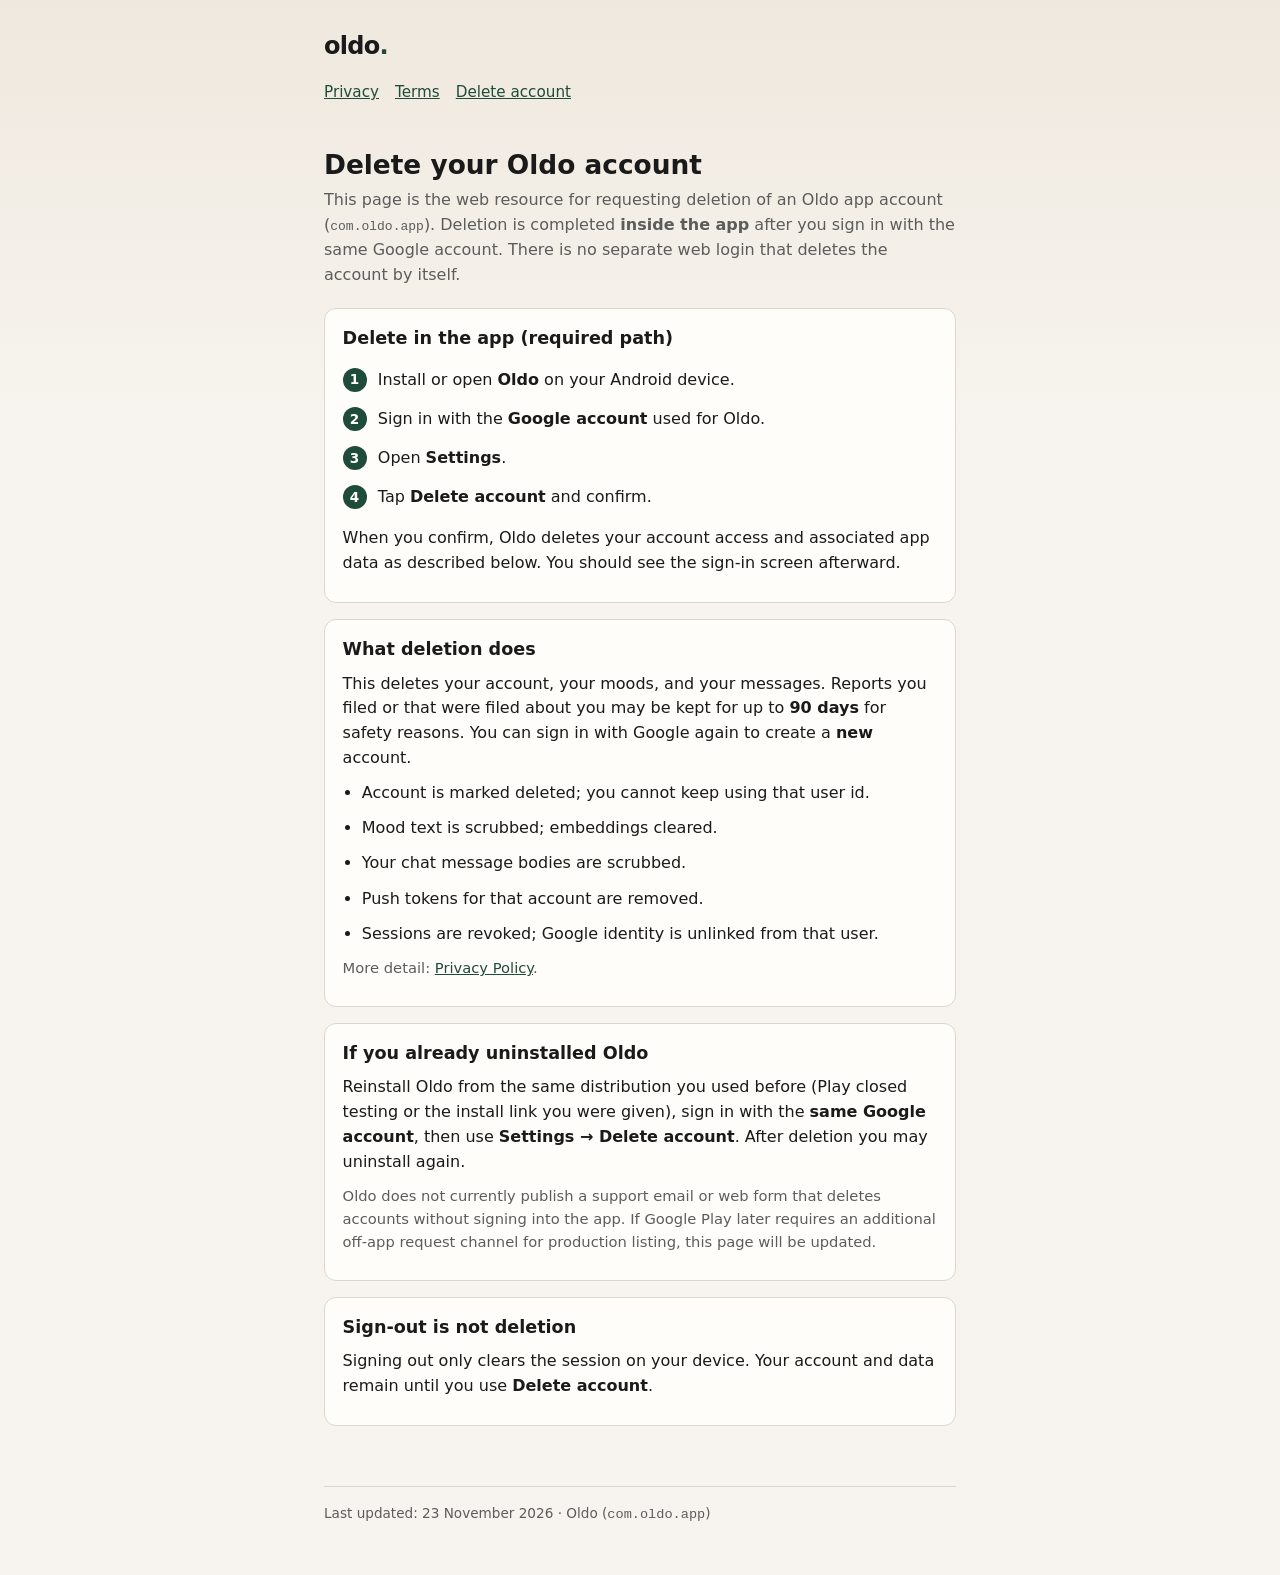
==== delete-account/index.html @ 1630e020 "Publish Oldo legal static pages for GitHub Pages. Co-authored-by: Cursor <cursoragent@cursor.com>" ====
<!DOCTYPE html>
<html lang="en">
  <head>
    <meta charset="utf-8" />
    <meta name="viewport" content="width=device-width, initial-scale=1" />
    <title>Delete your Oldo account</title>
    <link rel="stylesheet" href="../styles.css" />
  </head>
  <body>
    <header>
      <a class="brand" href="https://oldo.social/privacy">oldo<span>.</span></a>
      <nav>
        <a href="https://oldo.social/privacy">Privacy</a>
        <a href="https://oldo.social/terms">Terms</a>
        <a href="https://oldo.social/delete-account">Delete account</a>
      </nav>
    </header>
    <main>
      <h1>Delete your Oldo account</h1>
      <p class="lead">
        This page is the web resource for requesting deletion of an Oldo app
        account (<code>com.oldo.app</code>). Deletion is completed
        <strong>inside the app</strong> after you sign in with the same Google
        account. There is no separate web login that deletes the account by
        itself.
      </p>

      <section class="card">
        <h2>Delete in the app (required path)</h2>
        <ol class="steps">
          <li>Install or open <strong>Oldo</strong> on your Android device.</li>
          <li>Sign in with the <strong>Google account</strong> used for Oldo.</li>
          <li>Open <strong>Settings</strong>.</li>
          <li>Tap <strong>Delete account</strong> and confirm.</li>
        </ol>
        <p>
          When you confirm, Oldo deletes your account access and associated app
          data as described below. You should see the sign-in screen afterward.
        </p>
      </section>

      <section class="card">
        <h2>What deletion does</h2>
        <p>
          This deletes your account, your moods, and your messages. Reports you
          filed or that were filed about you may be kept for up to
          <strong>90 days</strong> for safety reasons. You can sign in with
          Google again to create a <strong>new</strong> account.
        </p>
        <ul>
          <li>Account is marked deleted; you cannot keep using that user id.</li>
          <li>Mood text is scrubbed; embeddings cleared.</li>
          <li>Your chat message bodies are scrubbed.</li>
          <li>Push tokens for that account are removed.</li>
          <li>Sessions are revoked; Google identity is unlinked from that user.</li>
        </ul>
        <p class="note">
          More detail:
          <a href="https://oldo.social/privacy">Privacy Policy</a>.
        </p>
      </section>

      <section class="card">
        <h2>If you already uninstalled Oldo</h2>
        <p>
          Reinstall Oldo from the same distribution you used before (Play closed
          testing or the install link you were given), sign in with the
          <strong>same Google account</strong>, then use
          <strong>Settings → Delete account</strong>. After deletion you may
          uninstall again.
        </p>
        <p class="note">
          Oldo does not currently publish a support email or web form that
          deletes accounts without signing into the app. If Google Play later
          requires an additional off-app request channel for production listing,
          this page will be updated.
        </p>
      </section>

      <section class="card">
        <h2>Sign-out is not deletion</h2>
        <p>
          Signing out only clears the session on your device. Your account and
          data remain until you use <strong>Delete account</strong>.
        </p>
      </section>
    </main>
    <footer>
      <p>Last updated: 23 November 2026 · Oldo (<code>com.oldo.app</code>)</p>
    </footer>
  </body>
</html>
---- styles.css ----
:root {
  color-scheme: light;
  --bg: #f7f4ef;
  --ink: #1a1a1a;
  --muted: #5c5c5c;
  --line: #ddd6cc;
  --accent: #1f4b3a;
  --card: #fffdf9;
  --max: 42rem;
  font-family: "Segoe UI", system-ui, -apple-system, sans-serif;
}

* {
  box-sizing: border-box;
}

body {
  margin: 0;
  background: linear-gradient(180deg, #efe8de 0%, var(--bg) 28%, var(--bg) 100%);
  color: var(--ink);
  line-height: 1.55;
}

a {
  color: var(--accent);
}

header,
main,
footer {
  max-width: var(--max);
  margin: 0 auto;
  padding: 1.25rem 1.25rem 0;
}

header {
  padding-top: 1.75rem;
}

.brand {
  font-size: 1.5rem;
  font-weight: 700;
  letter-spacing: -0.03em;
  text-decoration: none;
  color: var(--ink);
}

.brand span {
  color: var(--accent);
}

nav {
  display: flex;
  flex-wrap: wrap;
  gap: 0.75rem 1rem;
  margin: 1rem 0 0;
  font-size: 0.95rem;
}

h1 {
  font-size: 1.65rem;
  line-height: 1.2;
  margin: 1.5rem 0 0.5rem;
}

.lead {
  color: var(--muted);
  margin: 0 0 1.25rem;
}

.card {
  background: var(--card);
  border: 1px solid var(--line);
  border-radius: 12px;
  padding: 1rem 1.1rem;
  margin: 0 0 1rem;
}

h2 {
  font-size: 1.1rem;
  margin: 0 0 0.5rem;
}

p,
li {
  margin: 0 0 0.65rem;
}

ul {
  margin: 0 0 0.5rem;
  padding-left: 1.2rem;
}

.note {
  font-size: 0.92rem;
  color: var(--muted);
}

.steps {
  counter-reset: step;
  list-style: none;
  padding: 0;
}

.steps li {
  counter-increment: step;
  position: relative;
  padding-left: 2.2rem;
  margin-bottom: 0.9rem;
}

.steps li::before {
  content: counter(step);
  position: absolute;
  left: 0;
  top: 0;
  width: 1.5rem;
  height: 1.5rem;
  border-radius: 999px;
  background: var(--accent);
  color: #fff;
  font-size: 0.85rem;
  font-weight: 700;
  display: grid;
  place-items: center;
}

footer {
  padding-bottom: 2.5rem;
  color: var(--muted);
  font-size: 0.85rem;
}

footer p {
  margin-top: 1.5rem;
  border-top: 1px solid var(--line);
  padding-top: 1rem;
}
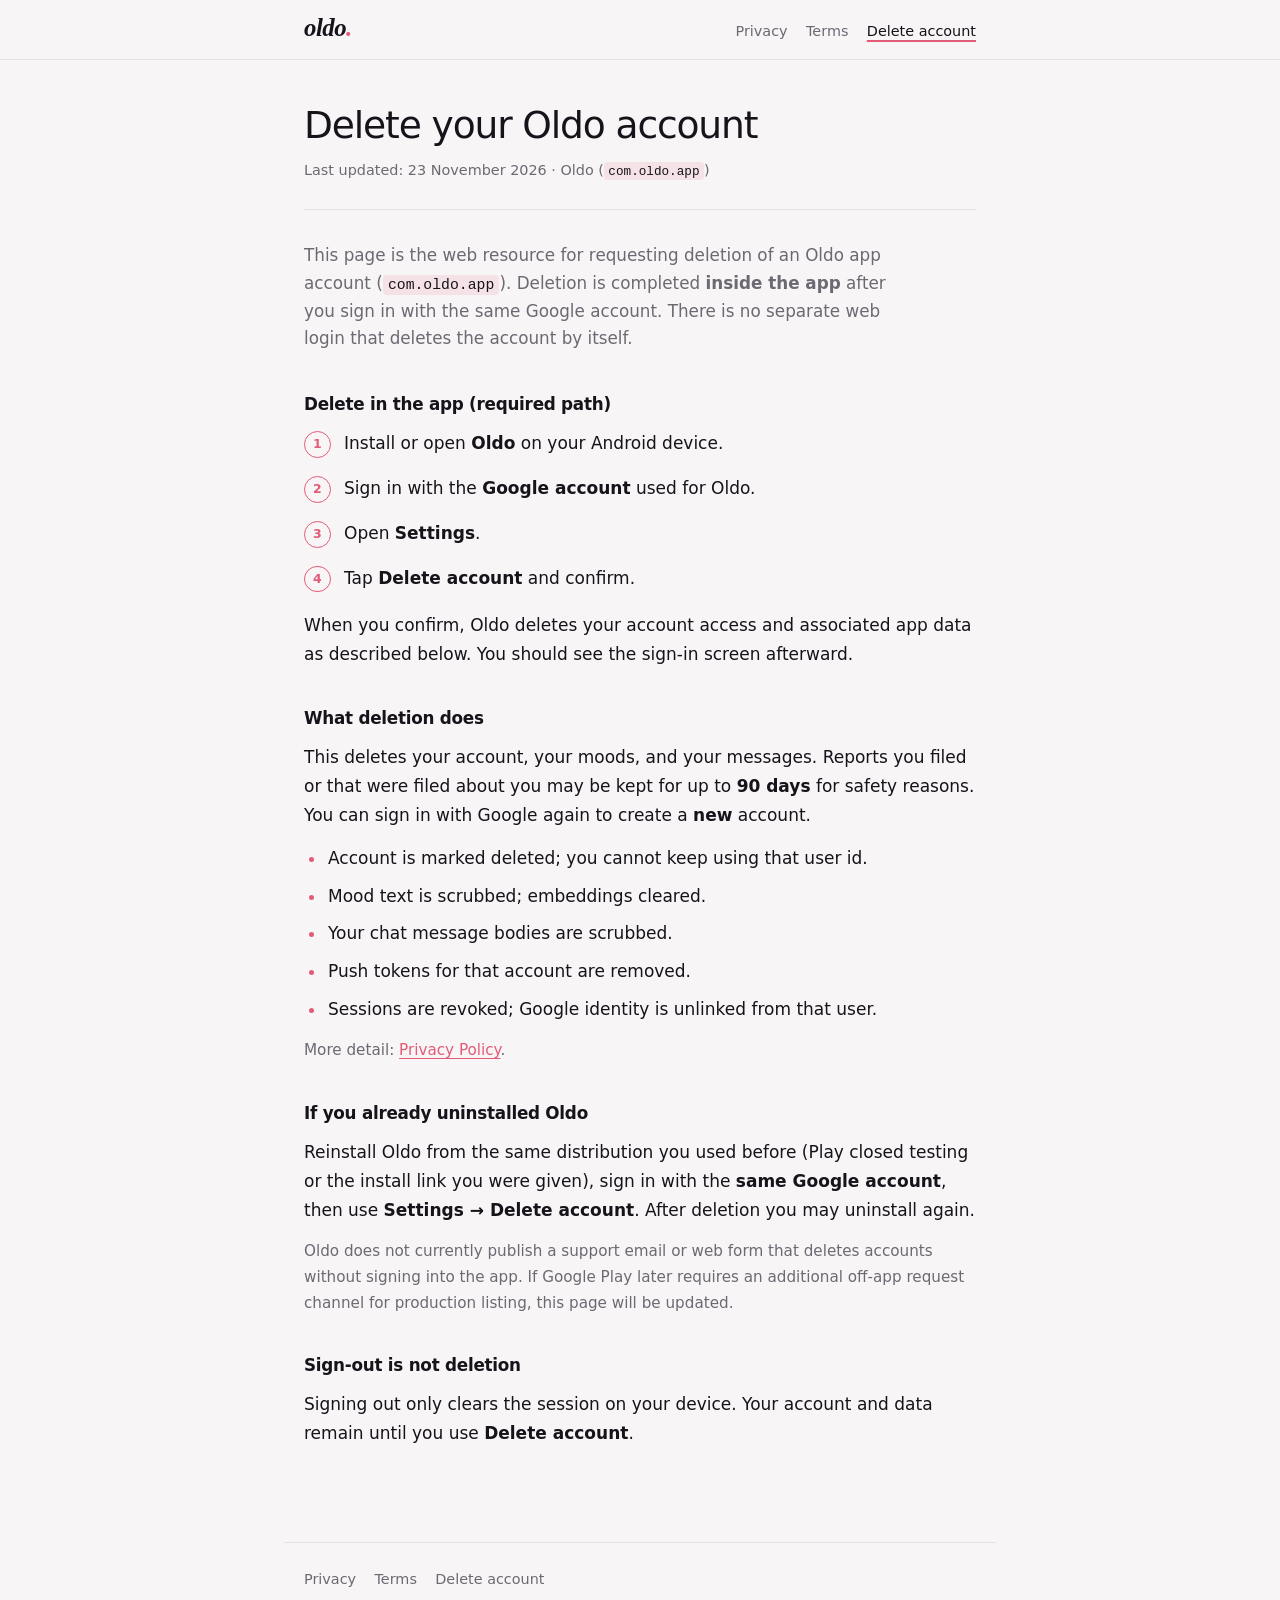
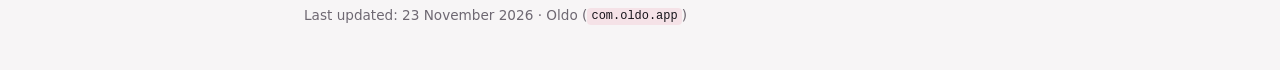
==== commit 20e06807: "Restyle legal pages: editorial Oldo VISUAL look. Co-authored-by: Cursor <cursoragent@cursor.com>" ====
--- a/delete-account/index.html
+++ b/delete-account/index.html
@@ -7,16 +7,21 @@
     <link rel="stylesheet" href="../styles.css" />
   </head>
   <body>
-    <header>
-      <a class="brand" href="https://oldo.social/privacy">oldo<span>.</span></a>
-      <nav>
-        <a href="https://oldo.social/privacy">Privacy</a>
-        <a href="https://oldo.social/terms">Terms</a>
-        <a href="https://oldo.social/delete-account">Delete account</a>
-      </nav>
+    <header class="site-header">
+      <div class="header-inner">
+        <a class="brand" href="https://oldo.social/privacy">oldo<span>.</span></a>
+        <nav aria-label="Legal">
+          <a href="https://oldo.social/privacy">Privacy</a>
+          <a href="https://oldo.social/terms">Terms</a>
+          <a href="https://oldo.social/delete-account" aria-current="page">Delete account</a>
+        </nav>
+      </div>
     </header>
-    <main>
-      <h1>Delete your Oldo account</h1>
+    <main class="doc">
+      <header class="doc-header">
+        <h1>Delete your Oldo account</h1>
+        <p class="meta">Last updated: 23 November 2026 · Oldo (<code>com.oldo.app</code>)</p>
+      </header>
       <p class="lead">
         This page is the web resource for requesting deletion of an Oldo app
         account (<code>com.oldo.app</code>). Deletion is completed
@@ -25,7 +30,7 @@
         itself.
       </p>
 
-      <section class="card">
+      <section>
         <h2>Delete in the app (required path)</h2>
         <ol class="steps">
           <li>Install or open <strong>Oldo</strong> on your Android device.</li>
@@ -39,7 +44,7 @@
         </p>
       </section>
 
-      <section class="card">
+      <section>
         <h2>What deletion does</h2>
         <p>
           This deletes your account, your moods, and your messages. Reports you
@@ -60,7 +65,7 @@
         </p>
       </section>
 
-      <section class="card">
+      <section>
         <h2>If you already uninstalled Oldo</h2>
         <p>
           Reinstall Oldo from the same distribution you used before (Play closed
@@ -77,7 +82,7 @@
         </p>
       </section>
 
-      <section class="card">
+      <section>
         <h2>Sign-out is not deletion</h2>
         <p>
           Signing out only clears the session on your device. Your account and
@@ -85,8 +90,13 @@
         </p>
       </section>
     </main>
-    <footer>
-      <p>Last updated: 23 November 2026 · Oldo (<code>com.oldo.app</code>)</p>
+    <footer class="site-footer">
+      <nav aria-label="Legal footer">
+        <a href="https://oldo.social/privacy">Privacy</a>
+        <a href="https://oldo.social/terms">Terms</a>
+        <a href="https://oldo.social/delete-account" aria-current="page">Delete account</a>
+      </nav>
+      <p class="meta">Last updated: 23 November 2026 · Oldo (<code>com.oldo.app</code>)</p>
     </footer>
   </body>
 </html>
--- a/styles.css
+++ b/styles.css
@@ -1,138 +1,277 @@
 :root {
   color-scheme: light;
-  --bg: #f7f4ef;
-  --ink: #1a1a1a;
-  --muted: #5c5c5c;
-  --line: #ddd6cc;
-  --accent: #1f4b3a;
-  --card: #fffdf9;
+  --bg: #f7f5f6;
+  --text: #16141a;
+  --muted: #6e6872;
+  --border: #e7e2e6;
+  --accent: #e25c78;
+  --accent-soft: rgba(226, 92, 120, 0.12);
   --max: 42rem;
-  font-family: "Segoe UI", system-ui, -apple-system, sans-serif;
+  --pad: 1.25rem;
+  --sans: "Segoe UI", ui-sans-serif, system-ui, -apple-system, sans-serif;
+  --serif: "Iowan Old Style", "Palatino Linotype", Palatino, "Times New Roman",
+    Times, serif;
 }
 
 * {
   box-sizing: border-box;
 }
 
+html {
+  -webkit-text-size-adjust: 100%;
+}
+
 body {
   margin: 0;
-  background: linear-gradient(180deg, #efe8de 0%, var(--bg) 28%, var(--bg) 100%);
-  color: var(--ink);
-  line-height: 1.55;
+  min-height: 100vh;
+  background: var(--bg);
+  color: var(--text);
+  font-family: var(--sans);
+  font-size: 1.0625rem;
+  line-height: 1.7;
+  font-weight: 400;
 }
 
 a {
   color: var(--accent);
-}
-
-header,
-main,
-footer {
-  max-width: var(--max);
+  text-decoration-thickness: 1px;
+  text-underline-offset: 0.18em;
+  transition: color 0.15s ease, text-decoration-color 0.15s ease;
+}
+
+a:hover {
+  color: #c94462;
+  text-decoration-color: currentColor;
+}
+
+a:focus-visible {
+  outline: 2px solid var(--accent);
+  outline-offset: 3px;
+  border-radius: 2px;
+}
+
+.site-header {
+  border-bottom: 1px solid var(--border);
+  background: rgba(247, 245, 246, 0.92);
+  backdrop-filter: blur(8px);
+  position: sticky;
+  top: 0;
+  z-index: 10;
+}
+
+.header-inner {
+  max-width: calc(var(--max) + 2 * var(--pad));
   margin: 0 auto;
-  padding: 1.25rem 1.25rem 0;
-}
-
-header {
-  padding-top: 1.75rem;
-}
-
-.brand {
-  font-size: 1.5rem;
-  font-weight: 700;
-  letter-spacing: -0.03em;
-  text-decoration: none;
-  color: var(--ink);
-}
-
-.brand span {
-  color: var(--accent);
-}
-
-nav {
+  padding: 1rem var(--pad);
   display: flex;
   flex-wrap: wrap;
-  gap: 0.75rem 1rem;
-  margin: 1rem 0 0;
+  align-items: baseline;
+  justify-content: space-between;
+  gap: 0.75rem 1.5rem;
+}
+
+.brand {
+  font-family: var(--serif);
+  font-style: italic;
+  font-size: 1.55rem;
+  font-weight: 600;
+  letter-spacing: -0.02em;
+  line-height: 1;
+  text-decoration: none;
+  color: var(--text);
+}
+
+.brand:hover {
+  color: var(--text);
+}
+
+.brand span {
+  color: var(--accent);
+  font-style: italic;
+}
+
+.site-header nav,
+.site-footer nav {
+  display: flex;
+  flex-wrap: wrap;
+  gap: 0.35rem 1.15rem;
+  font-size: 0.9rem;
+}
+
+.site-header nav a,
+.site-footer nav a {
+  color: var(--muted);
+  text-decoration: none;
+}
+
+.site-header nav a:hover,
+.site-footer nav a:hover {
+  color: var(--accent);
+}
+
+.site-header nav a[aria-current="page"] {
+  color: var(--text);
+  text-decoration: underline;
+  text-decoration-color: var(--accent);
+  text-underline-offset: 0.28em;
+  text-decoration-thickness: 1.5px;
+}
+
+.doc {
+  max-width: calc(var(--max) + 2 * var(--pad));
+  margin: 0 auto;
+  padding: 2.75rem var(--pad) 3.5rem;
+}
+
+.doc-header {
+  margin: 0 0 2rem;
+  padding: 0 0 1.75rem;
+  border-bottom: 1px solid var(--border);
+}
+
+h1 {
+  font-family: var(--sans);
+  font-size: clamp(1.85rem, 4.5vw, 2.35rem);
+  font-weight: 500;
+  letter-spacing: -0.03em;
+  line-height: 1.15;
+  margin: 0 0 0.75rem;
+  color: var(--text);
+}
+
+.meta {
+  margin: 0;
+  font-size: 0.9rem;
+  color: var(--muted);
+  line-height: 1.5;
+}
+
+.lead {
+  margin: 0 0 2.5rem;
+  color: var(--muted);
+  font-size: 1.05rem;
+  line-height: 1.65;
+  max-width: 38rem;
+}
+
+section {
+  margin: 0 0 2.35rem;
+  padding: 0;
+  background: none;
+  border: none;
+  border-radius: 0;
+}
+
+h2 {
+  font-size: 1.05rem;
+  font-weight: 600;
+  letter-spacing: -0.015em;
+  line-height: 1.35;
+  margin: 0 0 0.85rem;
+  color: var(--text);
+}
+
+p {
+  margin: 0 0 0.9rem;
+}
+
+p:last-child {
+  margin-bottom: 0;
+}
+
+ul,
+ol:not(.steps) {
+  margin: 0 0 0.9rem;
+  padding-left: 1.35rem;
+}
+
+li {
+  margin: 0 0 0.55rem;
+  padding-left: 0.15rem;
+}
+
+li:last-child {
+  margin-bottom: 0;
+}
+
+li::marker {
+  color: var(--accent);
+}
+
+.note {
   font-size: 0.95rem;
-}
-
-h1 {
-  font-size: 1.65rem;
-  line-height: 1.2;
-  margin: 1.5rem 0 0.5rem;
-}
-
-.lead {
-  color: var(--muted);
-  margin: 0 0 1.25rem;
-}
-
-.card {
-  background: var(--card);
-  border: 1px solid var(--line);
-  border-radius: 12px;
-  padding: 1rem 1.1rem;
-  margin: 0 0 1rem;
-}
-
-h2 {
-  font-size: 1.1rem;
-  margin: 0 0 0.5rem;
-}
-
-p,
-li {
-  margin: 0 0 0.65rem;
-}
-
-ul {
-  margin: 0 0 0.5rem;
-  padding-left: 1.2rem;
-}
-
-.note {
-  font-size: 0.92rem;
-  color: var(--muted);
+  color: var(--muted);
+  margin-top: 0.85rem;
+}
+
+code {
+  font-family: ui-monospace, "Cascadia Code", "Segoe UI Mono", Menlo, Consolas,
+    monospace;
+  font-size: 0.88em;
+  background: var(--accent-soft);
+  color: var(--text);
+  padding: 0.12em 0.35em;
+  border-radius: 4px;
 }
 
 .steps {
   counter-reset: step;
   list-style: none;
   padding: 0;
+  margin: 0 0 1.15rem;
 }
 
 .steps li {
   counter-increment: step;
   position: relative;
-  padding-left: 2.2rem;
-  margin-bottom: 0.9rem;
+  padding: 0 0 0 2.5rem;
+  margin: 0 0 1rem;
+  min-height: 1.6rem;
 }
 
 .steps li::before {
   content: counter(step);
   position: absolute;
   left: 0;
-  top: 0;
-  width: 1.5rem;
-  height: 1.5rem;
+  top: 0.1rem;
+  width: 1.55rem;
+  height: 1.55rem;
   border-radius: 999px;
-  background: var(--accent);
-  color: #fff;
-  font-size: 0.85rem;
-  font-weight: 700;
+  border: 1px solid var(--accent);
+  background: transparent;
+  color: var(--accent);
+  font-size: 0.78rem;
+  font-weight: 600;
   display: grid;
   place-items: center;
-}
-
-footer {
-  padding-bottom: 2.5rem;
-  color: var(--muted);
+  line-height: 1;
+}
+
+.site-footer {
+  border-top: 1px solid var(--border);
+  max-width: calc(var(--max) + 2 * var(--pad));
+  margin: 0 auto;
+  padding: 1.5rem var(--pad) 2.75rem;
+  display: flex;
+  flex-direction: column;
+  gap: 0.85rem;
+}
+
+.site-footer .meta {
   font-size: 0.85rem;
 }
 
-footer p {
-  margin-top: 1.5rem;
-  border-top: 1px solid var(--line);
-  padding-top: 1rem;
-}
+@media (max-width: 560px) {
+  .header-inner {
+    flex-direction: column;
+    align-items: flex-start;
+  }
+
+  .doc {
+    padding-top: 2rem;
+  }
+
+  h1 {
+    font-size: 1.75rem;
+  }
+}
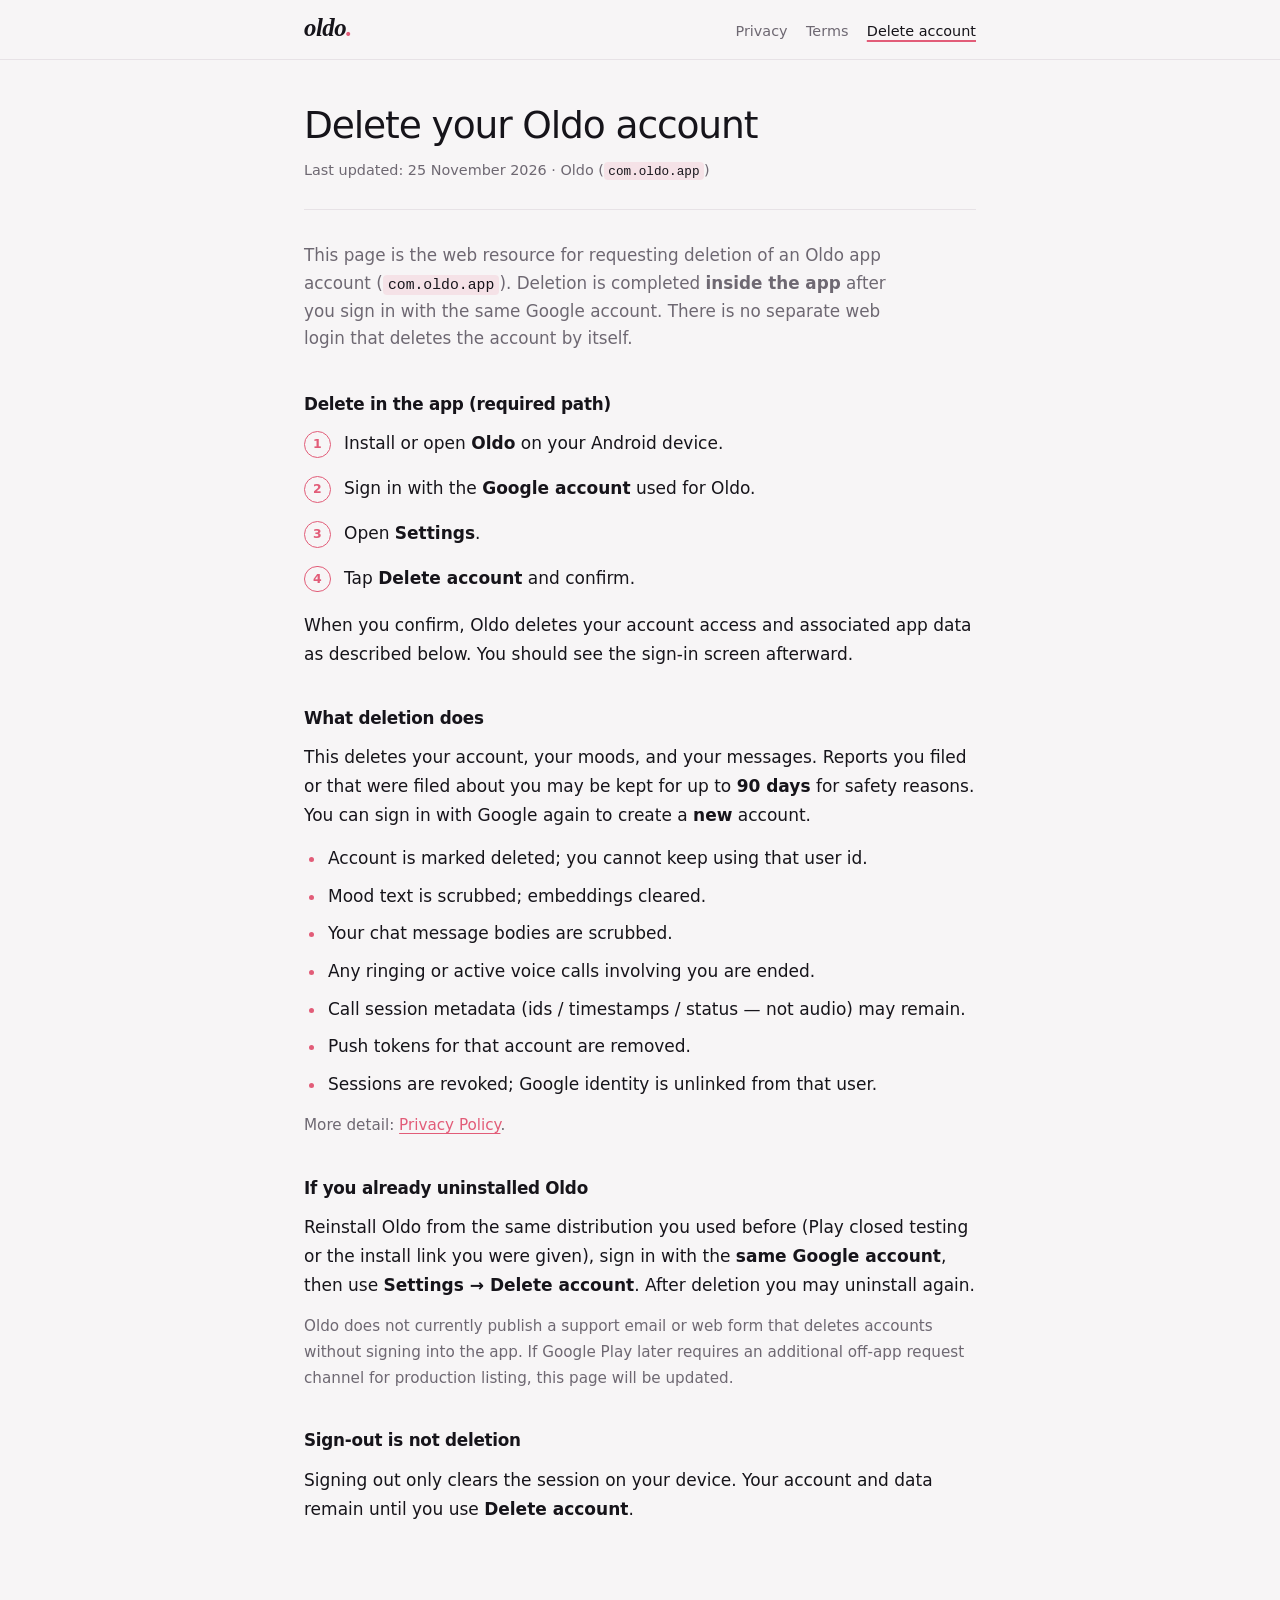
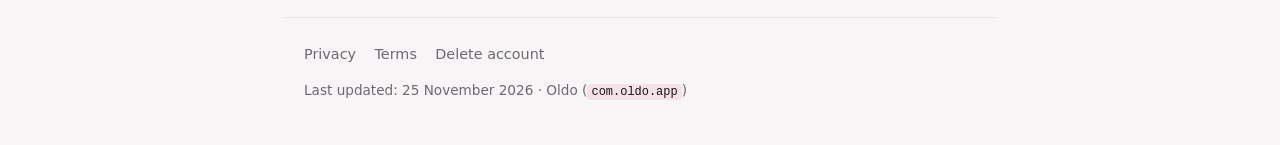
==== commit f6cb2aca: "Privacy/terms: Phase 6 voice (Agora, no audio stored) Co-authored-by: Cursor <cursoragent@cursor.com" ====
--- a/delete-account/index.html
+++ b/delete-account/index.html
@@ -20,7 +20,7 @@
     <main class="doc">
       <header class="doc-header">
         <h1>Delete your Oldo account</h1>
-        <p class="meta">Last updated: 23 November 2026 · Oldo (<code>com.oldo.app</code>)</p>
+        <p class="meta">Last updated: 25 November 2026 · Oldo (<code>com.oldo.app</code>)</p>
       </header>
       <p class="lead">
         This page is the web resource for requesting deletion of an Oldo app
@@ -56,6 +56,11 @@
           <li>Account is marked deleted; you cannot keep using that user id.</li>
           <li>Mood text is scrubbed; embeddings cleared.</li>
           <li>Your chat message bodies are scrubbed.</li>
+          <li>Any ringing or active voice calls involving you are ended.</li>
+          <li>
+            Call session metadata (ids / timestamps / status — not audio) may
+            remain.
+          </li>
           <li>Push tokens for that account are removed.</li>
           <li>Sessions are revoked; Google identity is unlinked from that user.</li>
         </ul>
@@ -96,7 +101,7 @@
         <a href="https://oldo.social/terms">Terms</a>
         <a href="https://oldo.social/delete-account" aria-current="page">Delete account</a>
       </nav>
-      <p class="meta">Last updated: 23 November 2026 · Oldo (<code>com.oldo.app</code>)</p>
+      <p class="meta">Last updated: 25 November 2026 · Oldo (<code>com.oldo.app</code>)</p>
     </footer>
   </body>
 </html>
